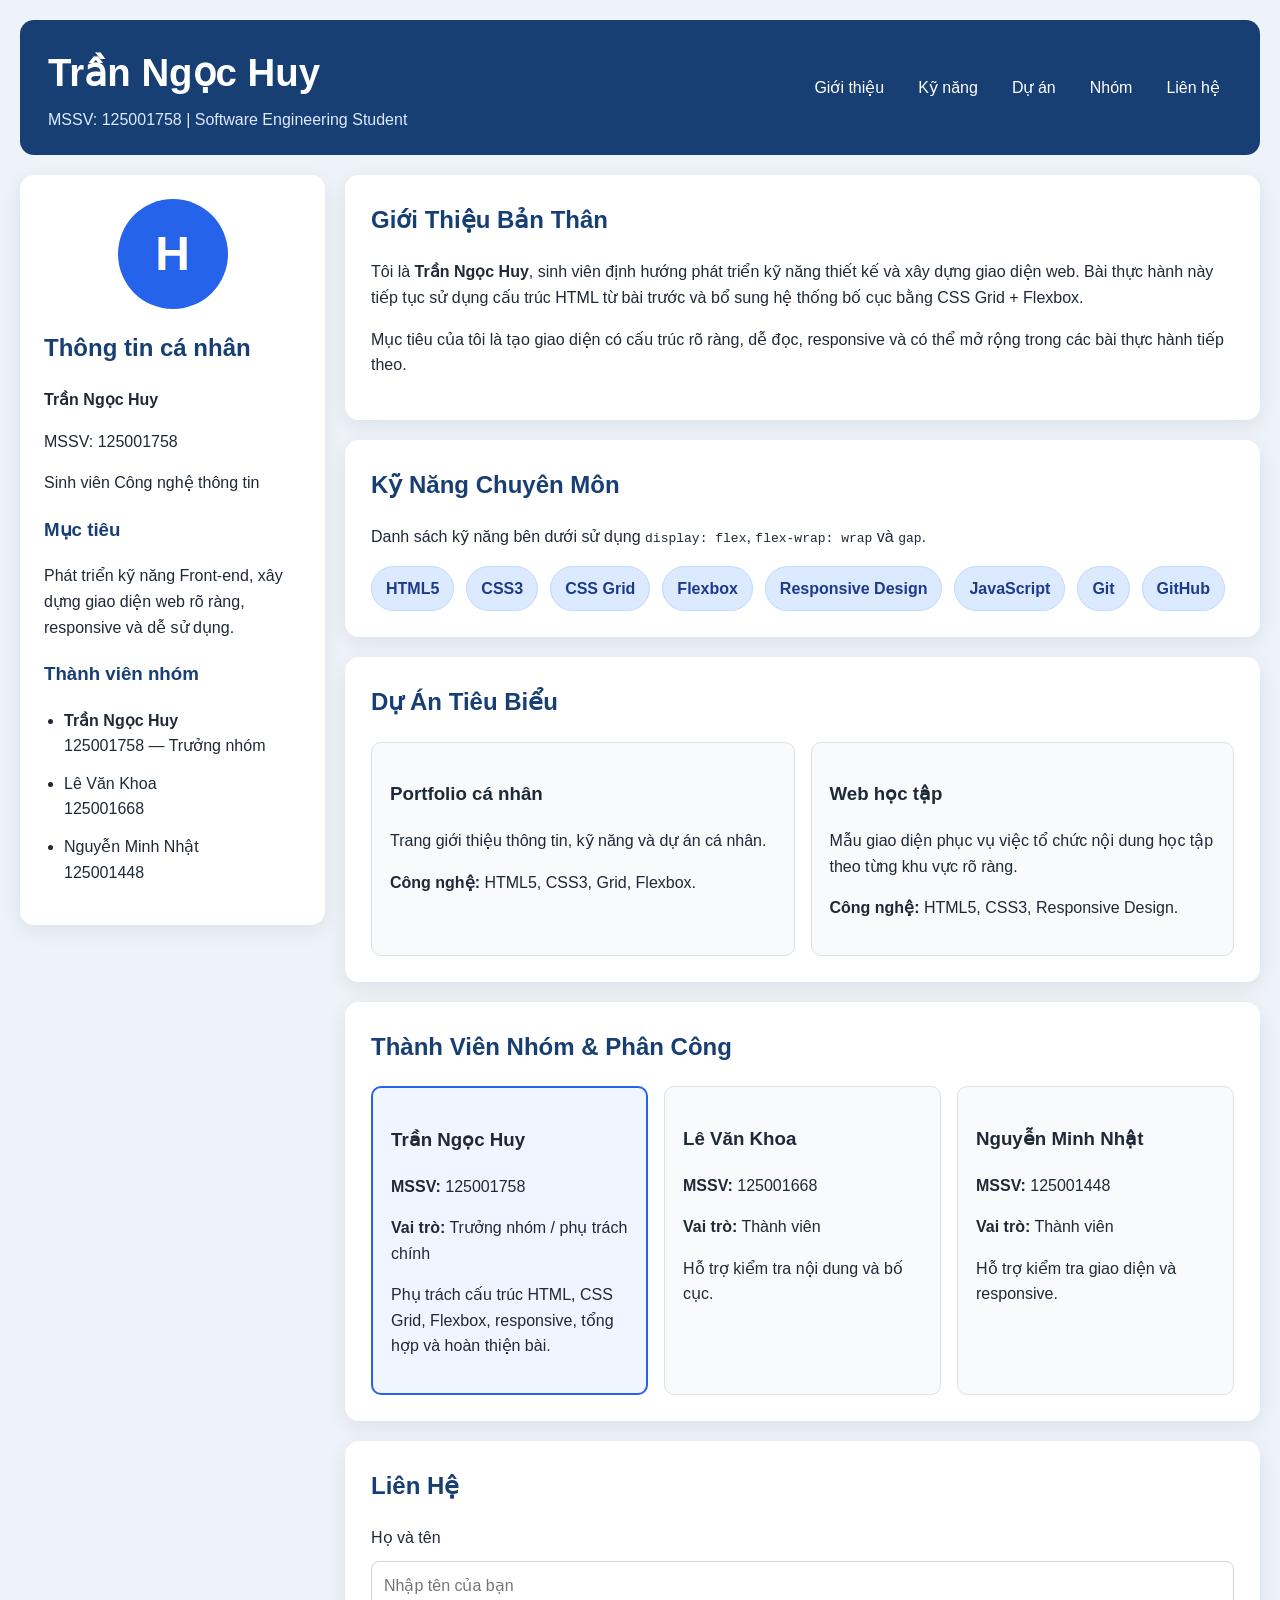
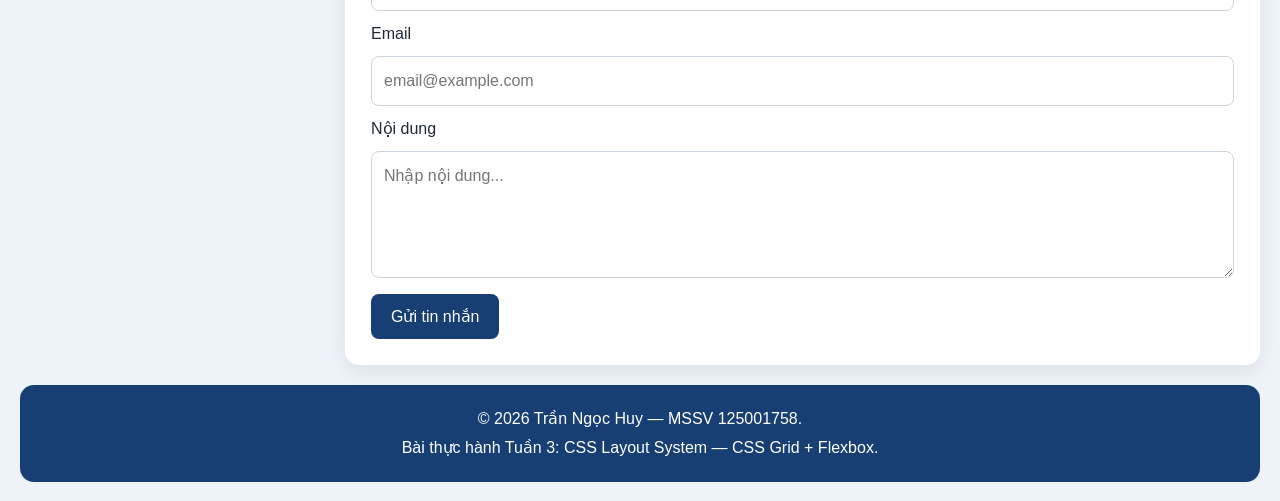
==== tuan-3/index.html @ e34550c0 "Lưu hồ sơ bài học sáu tuần và đối chiếu đóng góp theo lịch sử thật" ====
<!DOCTYPE html>
<html lang="vi">
<head>
    <meta charset="UTF-8">
    <meta name="viewport" content="width=device-width, initial-scale=1.0">
    <meta name="description" content="Portfolio cá nhân - Bài thực hành CSS Grid và Flexbox">
    <title>Portfolio Cá Nhân | Trần Ngọc Huy</title>
    <link rel="stylesheet" href="style.css">
</head>

<body class="page-layout">

    <header class="site-header">
        <div class="logo">
            <h1>Trần Ngọc Huy</h1>
            <p>MSSV: 125001758 | Software Engineering Student</p>
        </div>

        <nav aria-label="Điều hướng chính">
            <ul class="nav-list">
                <li><a href="#about">Giới thiệu</a></li>
                <li><a href="#skills">Kỹ năng</a></li>
                <li><a href="#projects">Dự án</a></li>
                <li><a href="#team">Nhóm</a></li>
                <li><a href="#contact">Liên hệ</a></li>
            </ul>
        </nav>
    </header>

    <aside class="sidebar" aria-label="Thông tin nhanh">
        <div class="avatar" aria-hidden="true">H</div>

        <h2>Thông tin cá nhân</h2>
        <p><strong>Trần Ngọc Huy</strong></p>
        <p>MSSV: 125001758</p>
        <p>Sinh viên Công nghệ thông tin</p>

        <h3>Mục tiêu</h3>
        <p>Phát triển kỹ năng Front-end, xây dựng giao diện web rõ ràng, responsive và dễ sử dụng.</p>

        <h3>Thành viên nhóm</h3>
        <ul class="member-list">
            <li><strong>Trần Ngọc Huy</strong><br>125001758 — Trưởng nhóm</li>
            <li>Lê Văn Khoa<br>125001668</li>
            <li>Nguyễn Minh Nhật<br>125001448</li>
        </ul>
    </aside>

    <main class="main-content">
        <section id="about" class="card">
            <h2>Giới Thiệu Bản Thân</h2>
            <p>
                Tôi là <strong>Trần Ngọc Huy</strong>, sinh viên định hướng phát triển kỹ năng thiết kế và xây dựng giao diện web.
                Bài thực hành này tiếp tục sử dụng cấu trúc HTML từ bài trước và bổ sung hệ thống bố cục bằng CSS Grid + Flexbox.
            </p>
            <p>
                Mục tiêu của tôi là tạo giao diện có cấu trúc rõ ràng, dễ đọc, responsive và có thể mở rộng trong các bài thực hành tiếp theo.
            </p>
        </section>

        <section id="skills" class="card">
            <h2>Kỹ Năng Chuyên Môn</h2>
            <p>Danh sách kỹ năng bên dưới sử dụng <code>display: flex</code>, <code>flex-wrap: wrap</code> và <code>gap</code>.</p>

            <div class="skills-list">
                <span class="skill-tag">HTML5</span>
                <span class="skill-tag">CSS3</span>
                <span class="skill-tag">CSS Grid</span>
                <span class="skill-tag">Flexbox</span>
                <span class="skill-tag">Responsive Design</span>
                <span class="skill-tag">JavaScript</span>
                <span class="skill-tag">Git</span>
                <span class="skill-tag">GitHub</span>
            </div>
        </section>

        <section id="projects" class="card">
            <h2>Dự Án Tiêu Biểu</h2>

            <div class="project-grid">
                <article class="project-card">
                    <h3>Portfolio cá nhân</h3>
                    <p>Trang giới thiệu thông tin, kỹ năng và dự án cá nhân.</p>
                    <p><strong>Công nghệ:</strong> HTML5, CSS3, Grid, Flexbox.</p>
                </article>

                <article class="project-card">
                    <h3>Web học tập</h3>
                    <p>Mẫu giao diện phục vụ việc tổ chức nội dung học tập theo từng khu vực rõ ràng.</p>
                    <p><strong>Công nghệ:</strong> HTML5, CSS3, Responsive Design.</p>
                </article>
            </div>
        </section>

        <section id="team" class="card">
            <h2>Thành Viên Nhóm & Phân Công</h2>

            <div class="team-grid">
                <article class="member-card leader">
                    <h3>Trần Ngọc Huy</h3>
                    <p><strong>MSSV:</strong> 125001758</p>
                    <p><strong>Vai trò:</strong> Trưởng nhóm / phụ trách chính</p>
                    <p>Phụ trách cấu trúc HTML, CSS Grid, Flexbox, responsive, tổng hợp và hoàn thiện bài.</p>
                </article>

                <article class="member-card">
                    <h3>Lê Văn Khoa</h3>
                    <p><strong>MSSV:</strong> 125001668</p>
                    <p><strong>Vai trò:</strong> Thành viên</p>
                    <p>Hỗ trợ kiểm tra nội dung và bố cục.</p>
                </article>

                <article class="member-card">
                    <h3>Nguyễn Minh Nhật</h3>
                    <p><strong>MSSV:</strong> 125001448</p>
                    <p><strong>Vai trò:</strong> Thành viên</p>
                    <p>Hỗ trợ kiểm tra giao diện và responsive.</p>
                </article>
            </div>
        </section>

        <section id="contact" class="card">
            <h2>Liên Hệ</h2>
            <form action="#" method="post" class="contact-form">
                <label for="name">Họ và tên</label>
                <input type="text" id="name" name="name" placeholder="Nhập tên của bạn">

                <label for="email">Email</label>
                <input type="email" id="email" name="email" placeholder="email@example.com">

                <label for="message">Nội dung</label>
                <textarea id="message" name="message" rows="4" placeholder="Nhập nội dung..."></textarea>

                <button type="submit">Gửi tin nhắn</button>
            </form>
        </section>
    </main>

    <footer class="site-footer">
        <p>&copy; 2026 Trần Ngọc Huy — MSSV 125001758.</p>
        <p>Bài thực hành Tuần 3: CSS Layout System — CSS Grid + Flexbox.</p>
    </footer>

</body>
</html>
---- tuan-3/style.css ----
/* =========================================================
   BÀI THỰC HÀNH TUẦN 3 - CSS GRID + FLEXBOX
   Nhóm:
   - Trần Ngọc Huy - 125001758 (trưởng nhóm / phụ trách chính)
   - Lê Văn Khoa - 125001668
   - Nguyễn Minh Nhật - 125001448
   ========================================================= */

* {
    box-sizing: border-box;
}

html {
    scroll-behavior: smooth;
}

body {
    margin: 0;
    font-family: Arial, Helvetica, sans-serif;
    color: #1f2937;
    background: #eef3f9;
    line-height: 1.6;
}

/* =========================================================
   1. CSS GRID - KHUNG TỔNG THỂ
   Sidebar = 1fr, Main Content = 3fr
   Header + Footer trải toàn bộ chiều rộng
   ========================================================= */
.page-layout {
    min-height: 100vh;
    display: grid;
    grid-template-columns: minmax(220px, 1fr) 3fr;
    grid-template-rows: auto 1fr auto;
    gap: 20px;
    padding: 20px;
}

.site-header,
.site-footer {
    grid-column: 1 / -1;
}

.sidebar {
    grid-column: 1;
}

.main-content {
    grid-column: 2;
}

/* =========================================================
   2. HEADER + NAVIGATION DÙNG FLEXBOX
   ========================================================= */
.site-header {
    display: flex;
    justify-content: space-between;
    align-items: center;
    gap: 24px;
    padding: 22px 28px;
    background: #173f73;
    color: #ffffff;
    border-radius: 14px;
}

.logo h1 {
    margin: 0;
    font-size: clamp(1.7rem, 3vw, 2.4rem);
}

.logo p {
    margin: 4px 0 0;
    color: #dbeafe;
}

.nav-list {
    display: flex;
    flex-wrap: wrap;
    justify-content: flex-end;
    gap: 10px;
    padding: 0;
    margin: 0;
    list-style: none;
}

.nav-list a {
    display: block;
    padding: 9px 12px;
    color: #ffffff;
    text-decoration: none;
    border-radius: 8px;
}

.nav-list a:hover,
.nav-list a:focus {
    background: #ffffff;
    color: #173f73;
}

/* =========================================================
   3. SIDEBAR
   ========================================================= */
.sidebar {
    align-self: start;
    padding: 24px;
    background: #ffffff;
    border-radius: 14px;
    box-shadow: 0 6px 20px rgba(15, 23, 42, 0.08);
}

.avatar {
    width: 110px;
    height: 110px;
    margin: 0 auto 18px;
    display: flex;
    align-items: center;
    justify-content: center;
    border-radius: 50%;
    background: #2563eb;
    color: #ffffff;
    font-size: 3rem;
    font-weight: 700;
}

.sidebar h2,
.sidebar h3 {
    color: #173f73;
}

.member-list {
    padding-left: 20px;
}

.member-list li {
    margin-bottom: 12px;
}

/* =========================================================
   4. MAIN CONTENT
   ========================================================= */
.main-content {
    display: flex;
    flex-direction: column;
    gap: 20px;
    min-width: 0;
}

.card {
    padding: 26px;
    background: #ffffff;
    border-radius: 14px;
    box-shadow: 0 6px 20px rgba(15, 23, 42, 0.08);
}

.card h2 {
    margin-top: 0;
    color: #173f73;
}

/* =========================================================
   5. FLEXBOX - DANH SÁCH KỸ NĂNG
   ========================================================= */
.skills-list {
    display: flex;
    flex-wrap: wrap;
    gap: 12px;
}

.skill-tag {
    padding: 9px 14px;
    background: #dbeafe;
    color: #1e3a8a;
    border: 1px solid #bfdbfe;
    border-radius: 999px;
    font-weight: 700;
}

/* Các khu vực con có nhiều cột */
.project-grid,
.team-grid {
    display: grid;
    gap: 16px;
}

.project-grid {
    grid-template-columns: repeat(2, minmax(0, 1fr));
}

.team-grid {
    grid-template-columns: repeat(3, minmax(0, 1fr));
}

.project-card,
.member-card {
    padding: 18px;
    border: 1px solid #dbe2ea;
    border-radius: 10px;
    background: #f8fafc;
}

.member-card.leader {
    border: 2px solid #2563eb;
    background: #eff6ff;
}

/* =========================================================
   6. FORM
   ========================================================= */
.contact-form {
    display: flex;
    flex-direction: column;
    gap: 10px;
}

.contact-form input,
.contact-form textarea,
.contact-form button {
    width: 100%;
    font: inherit;
    border-radius: 8px;
}

.contact-form input,
.contact-form textarea {
    padding: 11px 12px;
    border: 1px solid #cbd5e1;
}

.contact-form button {
    width: fit-content;
    margin-top: 6px;
    padding: 10px 20px;
    border: 0;
    background: #173f73;
    color: #ffffff;
    cursor: pointer;
}

/* =========================================================
   7. FOOTER
   ========================================================= */
.site-footer {
    text-align: center;
    padding: 18px;
    background: #173f73;
    color: #ffffff;
    border-radius: 14px;
}

.site-footer p {
    margin: 3px 0;
}

/* =========================================================
   8. RESPONSIVE - tránh vỡ layout / overlap
   ========================================================= */
@media (max-width: 900px) {
    .page-layout {
        grid-template-columns: 1fr;
    }

    .site-header,
    .sidebar,
    .main-content,
    .site-footer {
        grid-column: 1;
    }

    .site-header {
        flex-direction: column;
        align-items: flex-start;
    }

    .nav-list {
        justify-content: flex-start;
    }

    .team-grid {
        grid-template-columns: 1fr;
    }
}

@media (max-width: 600px) {
    .page-layout {
        padding: 10px;
        gap: 12px;
    }

    .site-header,
    .sidebar,
    .card,
    .site-footer {
        border-radius: 10px;
    }

    .project-grid {
        grid-template-columns: 1fr;
    }
}
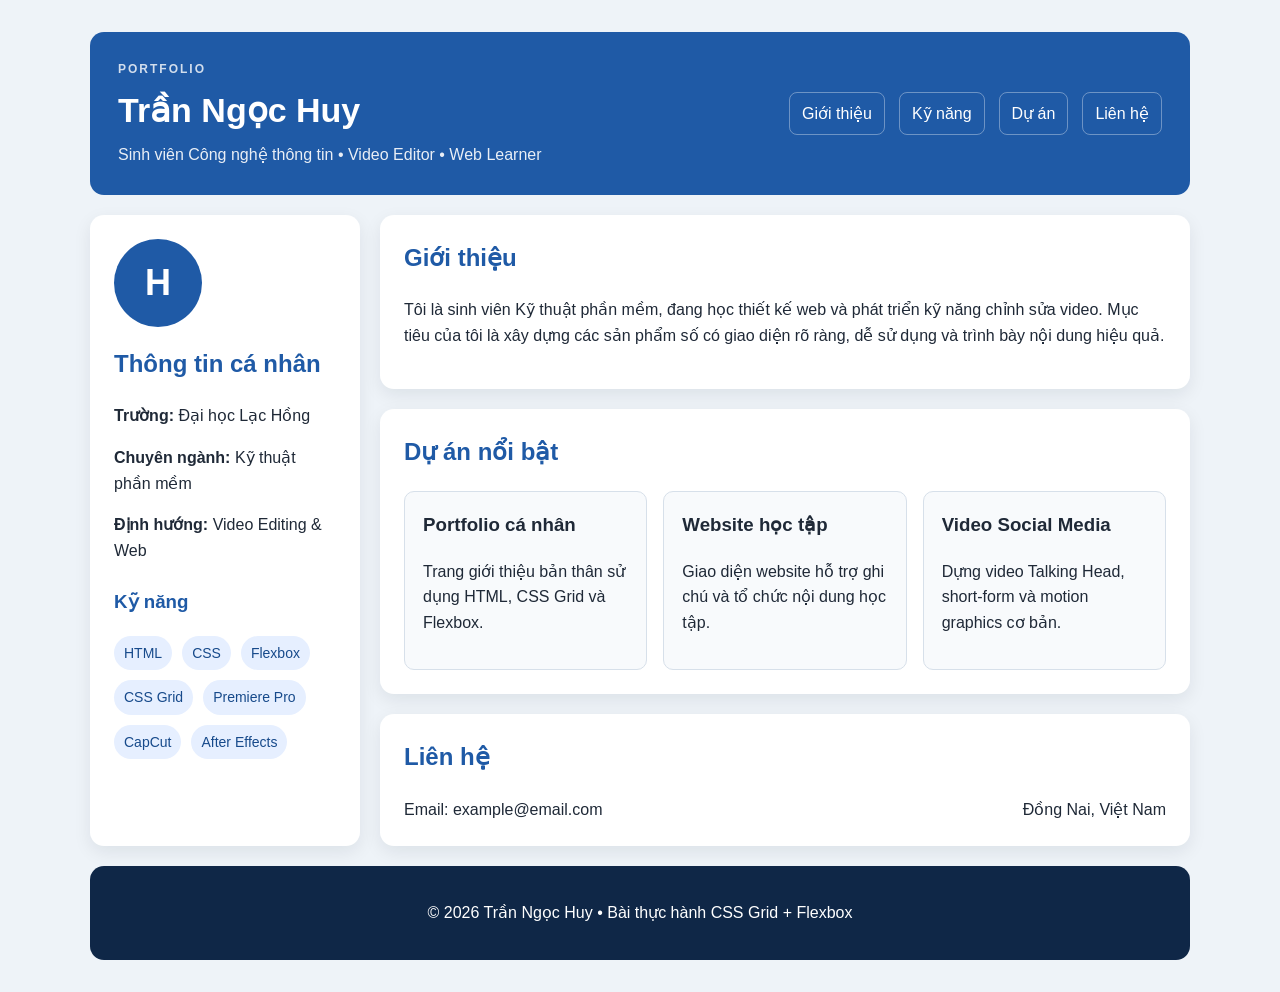
==== commit bfd1a29a: "Khôi phục đúng mã nguồn Tuần 3 và lập chỉ mục minh chứng lịch sử" ====
--- a/tuan-3/index.html
+++ b/tuan-3/index.html
@@ -1,145 +1,86 @@
 <!DOCTYPE html>
 <html lang="vi">
 <head>
-    <meta charset="UTF-8">
-    <meta name="viewport" content="width=device-width, initial-scale=1.0">
-    <meta name="description" content="Portfolio cá nhân - Bài thực hành CSS Grid và Flexbox">
-    <title>Portfolio Cá Nhân | Trần Ngọc Huy</title>
-    <link rel="stylesheet" href="style.css">
+  <meta charset="UTF-8" />
+  <meta name="viewport" content="width=device-width, initial-scale=1.0" />
+  <title>Portfolio cá nhân</title>
+  <link rel="stylesheet" href="style.css" />
 </head>
-
-<body class="page-layout">
-
-    <header class="site-header">
-        <div class="logo">
-            <h1>Trần Ngọc Huy</h1>
-            <p>MSSV: 125001758 | Software Engineering Student</p>
-        </div>
-
-        <nav aria-label="Điều hướng chính">
-            <ul class="nav-list">
-                <li><a href="#about">Giới thiệu</a></li>
-                <li><a href="#skills">Kỹ năng</a></li>
-                <li><a href="#projects">Dự án</a></li>
-                <li><a href="#team">Nhóm</a></li>
-                <li><a href="#contact">Liên hệ</a></li>
-            </ul>
-        </nav>
+<body>
+  <div class="page-layout">
+    <header class="header">
+      <div>
+        <p class="eyebrow">PORTFOLIO</p>
+        <h1>Trần Ngọc Huy</h1>
+        <p class="subtitle">Sinh viên Công nghệ thông tin • Video Editor • Web Learner</p>
+      </div>
+      <nav class="nav">
+        <a href="#about">Giới thiệu</a>
+        <a href="#skills">Kỹ năng</a>
+        <a href="#projects">Dự án</a>
+        <a href="#contact">Liên hệ</a>
+      </nav>
     </header>
 
-    <aside class="sidebar" aria-label="Thông tin nhanh">
-        <div class="avatar" aria-hidden="true">H</div>
+    <aside class="sidebar">
+      <div class="avatar">H</div>
+      <h2>Thông tin cá nhân</h2>
+      <p><strong>Trường:</strong> Đại học Lạc Hồng</p>
+      <p><strong>Chuyên ngành:</strong> Kỹ thuật phần mềm</p>
+      <p><strong>Định hướng:</strong> Video Editing & Web</p>
 
-        <h2>Thông tin cá nhân</h2>
-        <p><strong>Trần Ngọc Huy</strong></p>
-        <p>MSSV: 125001758</p>
-        <p>Sinh viên Công nghệ thông tin</p>
-
-        <h3>Mục tiêu</h3>
-        <p>Phát triển kỹ năng Front-end, xây dựng giao diện web rõ ràng, responsive và dễ sử dụng.</p>
-
-        <h3>Thành viên nhóm</h3>
-        <ul class="member-list">
-            <li><strong>Trần Ngọc Huy</strong><br>125001758 — Trưởng nhóm</li>
-            <li>Lê Văn Khoa<br>125001668</li>
-            <li>Nguyễn Minh Nhật<br>125001448</li>
-        </ul>
+      <h3 id="skills">Kỹ năng</h3>
+      <div class="skills">
+        <span>HTML</span>
+        <span>CSS</span>
+        <span>Flexbox</span>
+        <span>CSS Grid</span>
+        <span>Premiere Pro</span>
+        <span>CapCut</span>
+        <span>After Effects</span>
+      </div>
     </aside>
 
     <main class="main-content">
-        <section id="about" class="card">
-            <h2>Giới Thiệu Bản Thân</h2>
-            <p>
-                Tôi là <strong>Trần Ngọc Huy</strong>, sinh viên định hướng phát triển kỹ năng thiết kế và xây dựng giao diện web.
-                Bài thực hành này tiếp tục sử dụng cấu trúc HTML từ bài trước và bổ sung hệ thống bố cục bằng CSS Grid + Flexbox.
-            </p>
-            <p>
-                Mục tiêu của tôi là tạo giao diện có cấu trúc rõ ràng, dễ đọc, responsive và có thể mở rộng trong các bài thực hành tiếp theo.
-            </p>
-        </section>
+      <section id="about" class="card">
+        <h2>Giới thiệu</h2>
+        <p>
+          Tôi là sinh viên Kỹ thuật phần mềm, đang học thiết kế web và phát triển kỹ năng
+          chỉnh sửa video. Mục tiêu của tôi là xây dựng các sản phẩm số có giao diện rõ ràng,
+          dễ sử dụng và trình bày nội dung hiệu quả.
+        </p>
+      </section>
 
-        <section id="skills" class="card">
-            <h2>Kỹ Năng Chuyên Môn</h2>
-            <p>Danh sách kỹ năng bên dưới sử dụng <code>display: flex</code>, <code>flex-wrap: wrap</code> và <code>gap</code>.</p>
+      <section id="projects" class="card">
+        <h2>Dự án nổi bật</h2>
+        <div class="project-grid">
+          <article class="project-item">
+            <h3>Portfolio cá nhân</h3>
+            <p>Trang giới thiệu bản thân sử dụng HTML, CSS Grid và Flexbox.</p>
+          </article>
+          <article class="project-item">
+            <h3>Website học tập</h3>
+            <p>Giao diện website hỗ trợ ghi chú và tổ chức nội dung học tập.</p>
+          </article>
+          <article class="project-item">
+            <h3>Video Social Media</h3>
+            <p>Dựng video Talking Head, short-form và motion graphics cơ bản.</p>
+          </article>
+        </div>
+      </section>
 
-            <div class="skills-list">
-                <span class="skill-tag">HTML5</span>
-                <span class="skill-tag">CSS3</span>
-                <span class="skill-tag">CSS Grid</span>
-                <span class="skill-tag">Flexbox</span>
-                <span class="skill-tag">Responsive Design</span>
-                <span class="skill-tag">JavaScript</span>
-                <span class="skill-tag">Git</span>
-                <span class="skill-tag">GitHub</span>
-            </div>
-        </section>
-
-        <section id="projects" class="card">
-            <h2>Dự Án Tiêu Biểu</h2>
-
-            <div class="project-grid">
-                <article class="project-card">
-                    <h3>Portfolio cá nhân</h3>
-                    <p>Trang giới thiệu thông tin, kỹ năng và dự án cá nhân.</p>
-                    <p><strong>Công nghệ:</strong> HTML5, CSS3, Grid, Flexbox.</p>
-                </article>
-
-                <article class="project-card">
-                    <h3>Web học tập</h3>
-                    <p>Mẫu giao diện phục vụ việc tổ chức nội dung học tập theo từng khu vực rõ ràng.</p>
-                    <p><strong>Công nghệ:</strong> HTML5, CSS3, Responsive Design.</p>
-                </article>
-            </div>
-        </section>
-
-        <section id="team" class="card">
-            <h2>Thành Viên Nhóm & Phân Công</h2>
-
-            <div class="team-grid">
-                <article class="member-card leader">
-                    <h3>Trần Ngọc Huy</h3>
-                    <p><strong>MSSV:</strong> 125001758</p>
-                    <p><strong>Vai trò:</strong> Trưởng nhóm / phụ trách chính</p>
-                    <p>Phụ trách cấu trúc HTML, CSS Grid, Flexbox, responsive, tổng hợp và hoàn thiện bài.</p>
-                </article>
-
-                <article class="member-card">
-                    <h3>Lê Văn Khoa</h3>
-                    <p><strong>MSSV:</strong> 125001668</p>
-                    <p><strong>Vai trò:</strong> Thành viên</p>
-                    <p>Hỗ trợ kiểm tra nội dung và bố cục.</p>
-                </article>
-
-                <article class="member-card">
-                    <h3>Nguyễn Minh Nhật</h3>
-                    <p><strong>MSSV:</strong> 125001448</p>
-                    <p><strong>Vai trò:</strong> Thành viên</p>
-                    <p>Hỗ trợ kiểm tra giao diện và responsive.</p>
-                </article>
-            </div>
-        </section>
-
-        <section id="contact" class="card">
-            <h2>Liên Hệ</h2>
-            <form action="#" method="post" class="contact-form">
-                <label for="name">Họ và tên</label>
-                <input type="text" id="name" name="name" placeholder="Nhập tên của bạn">
-
-                <label for="email">Email</label>
-                <input type="email" id="email" name="email" placeholder="email@example.com">
-
-                <label for="message">Nội dung</label>
-                <textarea id="message" name="message" rows="4" placeholder="Nhập nội dung..."></textarea>
-
-                <button type="submit">Gửi tin nhắn</button>
-            </form>
-        </section>
+      <section id="contact" class="card">
+        <h2>Liên hệ</h2>
+        <div class="contact-row">
+          <span>Email: example@email.com</span>
+          <span>Đồng Nai, Việt Nam</span>
+        </div>
+      </section>
     </main>
 
-    <footer class="site-footer">
-        <p>&copy; 2026 Trần Ngọc Huy — MSSV 125001758.</p>
-        <p>Bài thực hành Tuần 3: CSS Layout System — CSS Grid + Flexbox.</p>
+    <footer class="footer">
+      <p>© 2026 Trần Ngọc Huy • Bài thực hành CSS Grid + Flexbox</p>
     </footer>
-
+  </div>
 </body>
 </html>
--- a/tuan-3/style.css
+++ b/tuan-3/style.css
@@ -1,299 +1,192 @@
-/* =========================================================
-   BÀI THỰC HÀNH TUẦN 3 - CSS GRID + FLEXBOX
-   Nhóm:
-   - Trần Ngọc Huy - 125001758 (trưởng nhóm / phụ trách chính)
-   - Lê Văn Khoa - 125001668
-   - Nguyễn Minh Nhật - 125001448
-   ========================================================= */
-
 * {
-    box-sizing: border-box;
-}
-
-html {
-    scroll-behavior: smooth;
+  box-sizing: border-box;
 }
 
 body {
-    margin: 0;
-    font-family: Arial, Helvetica, sans-serif;
-    color: #1f2937;
-    background: #eef3f9;
-    line-height: 1.6;
+  margin: 0;
+  font-family: Arial, Helvetica, sans-serif;
+  background: #eef3f8;
+  color: #1f2937;
+  line-height: 1.6;
 }
 
-/* =========================================================
-   1. CSS GRID - KHUNG TỔNG THỂ
-   Sidebar = 1fr, Main Content = 3fr
-   Header + Footer trải toàn bộ chiều rộng
-   ========================================================= */
+/* CSS GRID: khung tổng thể của trang */
 .page-layout {
-    min-height: 100vh;
-    display: grid;
-    grid-template-columns: minmax(220px, 1fr) 3fr;
-    grid-template-rows: auto 1fr auto;
-    gap: 20px;
-    padding: 20px;
+  width: min(1100px, 92%);
+  margin: 32px auto;
+  display: grid;
+  grid-template-columns: 1fr 3fr;
+  grid-template-rows: auto 1fr auto;
+  gap: 20px;
 }
 
-.site-header,
-.site-footer {
-    grid-column: 1 / -1;
+/* Header và Footer trải dài toàn bộ số cột */
+.header,
+.footer {
+  grid-column: 1 / -1;
+}
+
+.header {
+  background: #1f5aa6;
+  color: white;
+  padding: 28px;
+  border-radius: 14px;
+  display: flex;
+  justify-content: space-between;
+  align-items: center;
+  gap: 20px;
+  flex-wrap: wrap;
+}
+
+.eyebrow {
+  margin: 0 0 4px;
+  font-size: 12px;
+  font-weight: 700;
+  letter-spacing: 2px;
+  opacity: 0.8;
+}
+
+.header h1 {
+  margin: 0;
+  font-size: 34px;
+}
+
+.subtitle {
+  margin: 4px 0 0;
+  opacity: 0.9;
+}
+
+/* FLEXBOX: menu ngang */
+.nav {
+  display: flex;
+  gap: 14px;
+  flex-wrap: wrap;
+}
+
+.nav a {
+  color: white;
+  text-decoration: none;
+  padding: 8px 12px;
+  border: 1px solid rgba(255,255,255,0.35);
+  border-radius: 8px;
+}
+
+.nav a:hover {
+  background: white;
+  color: #1f5aa6;
+}
+
+.sidebar,
+.main-content,
+.card {
+  min-width: 0;
 }
 
 .sidebar {
-    grid-column: 1;
+  background: white;
+  padding: 24px;
+  border-radius: 14px;
+  box-shadow: 0 6px 18px rgba(15, 23, 42, 0.08);
+}
+
+.avatar {
+  width: 88px;
+  height: 88px;
+  border-radius: 50%;
+  background: #1f5aa6;
+  color: white;
+  display: flex;
+  align-items: center;
+  justify-content: center;
+  font-size: 36px;
+  font-weight: 700;
+  margin-bottom: 18px;
+}
+
+.sidebar h2,
+.sidebar h3,
+.card h2 {
+  margin-top: 0;
+  color: #1f5aa6;
+}
+
+.sidebar h3 {
+  margin-top: 24px;
+}
+
+/* FLEXBOX: danh sách kỹ năng tự xuống dòng */
+.skills {
+  display: flex;
+  flex-wrap: wrap;
+  gap: 10px;
+}
+
+.skills span {
+  background: #e6efff;
+  color: #174a8b;
+  padding: 6px 10px;
+  border-radius: 999px;
+  font-size: 14px;
 }
 
 .main-content {
-    grid-column: 2;
-}
-
-/* =========================================================
-   2. HEADER + NAVIGATION DÙNG FLEXBOX
-   ========================================================= */
-.site-header {
-    display: flex;
-    justify-content: space-between;
-    align-items: center;
-    gap: 24px;
-    padding: 22px 28px;
-    background: #173f73;
-    color: #ffffff;
-    border-radius: 14px;
-}
-
-.logo h1 {
-    margin: 0;
-    font-size: clamp(1.7rem, 3vw, 2.4rem);
-}
-
-.logo p {
-    margin: 4px 0 0;
-    color: #dbeafe;
-}
-
-.nav-list {
-    display: flex;
-    flex-wrap: wrap;
-    justify-content: flex-end;
-    gap: 10px;
-    padding: 0;
-    margin: 0;
-    list-style: none;
-}
-
-.nav-list a {
-    display: block;
-    padding: 9px 12px;
-    color: #ffffff;
-    text-decoration: none;
-    border-radius: 8px;
-}
-
-.nav-list a:hover,
-.nav-list a:focus {
-    background: #ffffff;
-    color: #173f73;
-}
-
-/* =========================================================
-   3. SIDEBAR
-   ========================================================= */
-.sidebar {
-    align-self: start;
-    padding: 24px;
-    background: #ffffff;
-    border-radius: 14px;
-    box-shadow: 0 6px 20px rgba(15, 23, 42, 0.08);
-}
-
-.avatar {
-    width: 110px;
-    height: 110px;
-    margin: 0 auto 18px;
-    display: flex;
-    align-items: center;
-    justify-content: center;
-    border-radius: 50%;
-    background: #2563eb;
-    color: #ffffff;
-    font-size: 3rem;
-    font-weight: 700;
-}
-
-.sidebar h2,
-.sidebar h3 {
-    color: #173f73;
-}
-
-.member-list {
-    padding-left: 20px;
-}
-
-.member-list li {
-    margin-bottom: 12px;
-}
-
-/* =========================================================
-   4. MAIN CONTENT
-   ========================================================= */
-.main-content {
-    display: flex;
-    flex-direction: column;
-    gap: 20px;
-    min-width: 0;
+  display: grid;
+  gap: 20px;
 }
 
 .card {
-    padding: 26px;
-    background: #ffffff;
-    border-radius: 14px;
-    box-shadow: 0 6px 20px rgba(15, 23, 42, 0.08);
+  background: white;
+  padding: 24px;
+  border-radius: 14px;
+  box-shadow: 0 6px 18px rgba(15, 23, 42, 0.08);
 }
 
-.card h2 {
-    margin-top: 0;
-    color: #173f73;
+/* Grid nhỏ cho khu vực dự án */
+.project-grid {
+  display: grid;
+  grid-template-columns: repeat(3, 1fr);
+  gap: 16px;
 }
 
-/* =========================================================
-   5. FLEXBOX - DANH SÁCH KỸ NĂNG
-   ========================================================= */
-.skills-list {
-    display: flex;
-    flex-wrap: wrap;
-    gap: 12px;
+.project-item {
+  border: 1px solid #d7e0ea;
+  border-radius: 10px;
+  padding: 18px;
+  background: #f8fafc;
 }
 
-.skill-tag {
-    padding: 9px 14px;
-    background: #dbeafe;
-    color: #1e3a8a;
-    border: 1px solid #bfdbfe;
-    border-radius: 999px;
-    font-weight: 700;
+.project-item h3 {
+  margin-top: 0;
 }
 
-/* Các khu vực con có nhiều cột */
-.project-grid,
-.team-grid {
-    display: grid;
-    gap: 16px;
+/* FLEXBOX: hàng thông tin liên hệ */
+.contact-row {
+  display: flex;
+  justify-content: space-between;
+  gap: 16px;
+  flex-wrap: wrap;
 }
 
-.project-grid {
-    grid-template-columns: repeat(2, minmax(0, 1fr));
+.footer {
+  background: #0f2747;
+  color: white;
+  text-align: center;
+  padding: 18px;
+  border-radius: 14px;
 }
 
-.team-grid {
-    grid-template-columns: repeat(3, minmax(0, 1fr));
+/* Responsive */
+@media (max-width: 800px) {
+  .page-layout {
+    grid-template-columns: 1fr;
+  }
+
+  .header,
+  .footer {
+    grid-column: 1;
+  }
+
+  .project-grid {
+    grid-template-columns: 1fr;
+  }
 }
-
-.project-card,
-.member-card {
-    padding: 18px;
-    border: 1px solid #dbe2ea;
-    border-radius: 10px;
-    background: #f8fafc;
-}
-
-.member-card.leader {
-    border: 2px solid #2563eb;
-    background: #eff6ff;
-}
-
-/* =========================================================
-   6. FORM
-   ========================================================= */
-.contact-form {
-    display: flex;
-    flex-direction: column;
-    gap: 10px;
-}
-
-.contact-form input,
-.contact-form textarea,
-.contact-form button {
-    width: 100%;
-    font: inherit;
-    border-radius: 8px;
-}
-
-.contact-form input,
-.contact-form textarea {
-    padding: 11px 12px;
-    border: 1px solid #cbd5e1;
-}
-
-.contact-form button {
-    width: fit-content;
-    margin-top: 6px;
-    padding: 10px 20px;
-    border: 0;
-    background: #173f73;
-    color: #ffffff;
-    cursor: pointer;
-}
-
-/* =========================================================
-   7. FOOTER
-   ========================================================= */
-.site-footer {
-    text-align: center;
-    padding: 18px;
-    background: #173f73;
-    color: #ffffff;
-    border-radius: 14px;
-}
-
-.site-footer p {
-    margin: 3px 0;
-}
-
-/* =========================================================
-   8. RESPONSIVE - tránh vỡ layout / overlap
-   ========================================================= */
-@media (max-width: 900px) {
-    .page-layout {
-        grid-template-columns: 1fr;
-    }
-
-    .site-header,
-    .sidebar,
-    .main-content,
-    .site-footer {
-        grid-column: 1;
-    }
-
-    .site-header {
-        flex-direction: column;
-        align-items: flex-start;
-    }
-
-    .nav-list {
-        justify-content: flex-start;
-    }
-
-    .team-grid {
-        grid-template-columns: 1fr;
-    }
-}
-
-@media (max-width: 600px) {
-    .page-layout {
-        padding: 10px;
-        gap: 12px;
-    }
-
-    .site-header,
-    .sidebar,
-    .card,
-    .site-footer {
-        border-radius: 10px;
-    }
-
-    .project-grid {
-        grid-template-columns: 1fr;
-    }
-}
